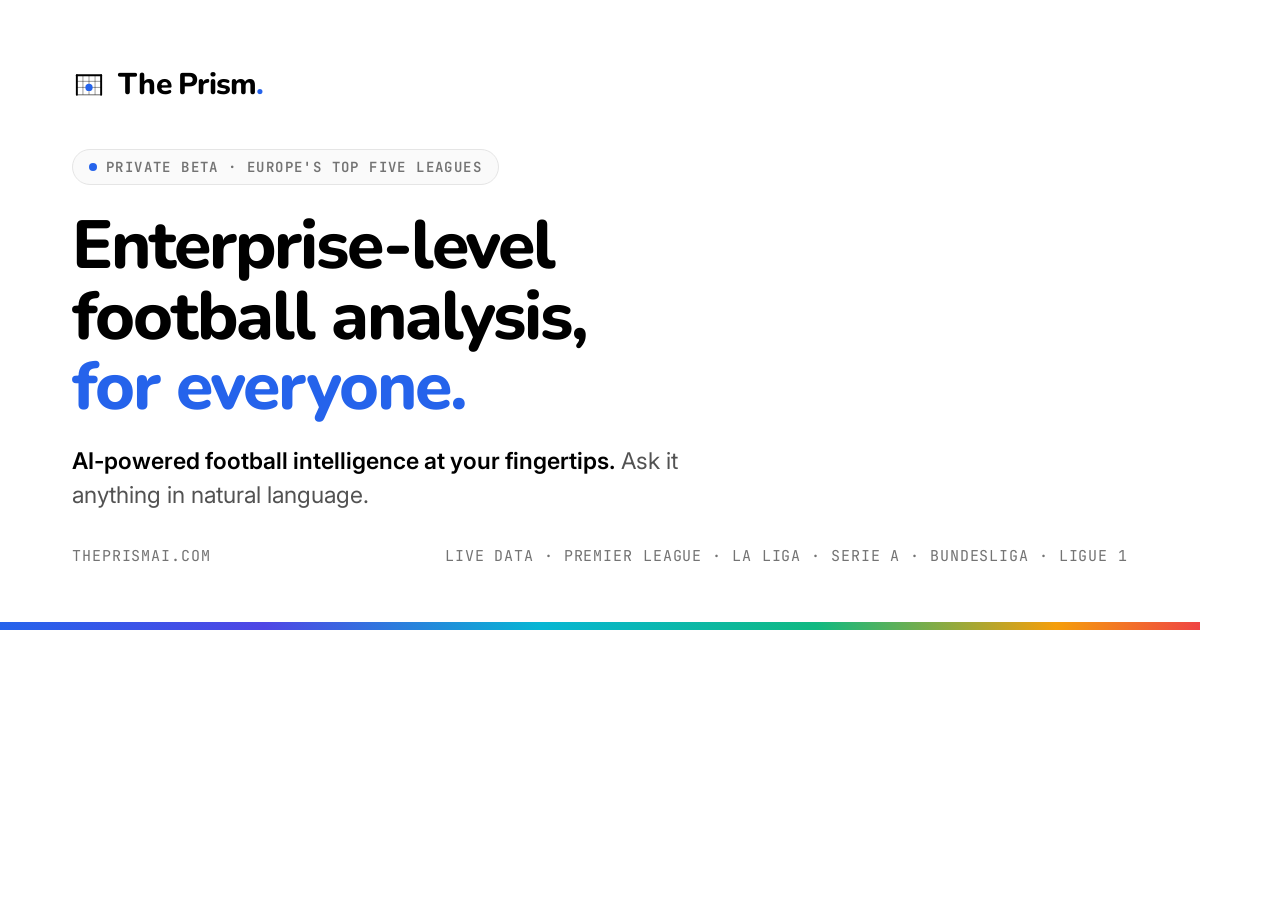
==== og-card.html @ 0f49e88d "Give the link a share card A link to the site posted in WhatsApp, iMessage, Slack or X had no previe" ====
<!DOCTYPE html>
<html lang="en"><head><meta charset="UTF-8">
<link rel="preconnect" href="https://fonts.googleapis.com"><link rel="preconnect" href="https://fonts.gstatic.com" crossorigin>
<link href="https://fonts.googleapis.com/css2?family=Nunito:wght@700;800&family=Inter:wght@400;500;600&family=JetBrains+Mono:wght@600&display=swap" rel="stylesheet">
<style>
  *{margin:0;padding:0;box-sizing:border-box}
  :root{--accent:#2563EB;--text:#000;--dim:#525252;--muted:#737373;--border:#e5e5e5;
        --spectrum:linear-gradient(90deg,#2563EB 0%,#4f46e5 22%,#06b6d4 45%,#10b981 68%,#f59e0b 88%,#ef4444 100%)}
  body{width:1200px;height:630px;background:#fff;font-family:'Inter',sans-serif;color:var(--text);
       padding:64px 72px;display:flex;flex-direction:column;position:relative;overflow:hidden}
  .brand{display:flex;align-items:center;gap:12px}
  .brand-name{font-family:'Nunito',sans-serif;font-weight:800;font-size:30px;letter-spacing:-.025em}
  .brand-dot{color:var(--accent)}
  .eyebrow{display:inline-flex;align-items:center;gap:9px;margin-top:44px;align-self:flex-start;
           font-family:'JetBrains Mono',monospace;font-size:14px;font-weight:600;letter-spacing:.1em;
           text-transform:uppercase;color:var(--muted);border:1px solid var(--border);border-radius:9999px;
           padding:8px 16px;background:#fafafa}
  .eyebrow i{width:8px;height:8px;border-radius:50%;background:var(--accent);display:block}
  h1{font-family:'Nunito',sans-serif;font-weight:800;font-size:68px;line-height:1.04;letter-spacing:-.03em;
     margin-top:26px;max-width:15ch}
  h1 span{color:var(--accent)}
  p{font-size:23px;color:var(--dim);margin-top:22px;max-width:44ch;line-height:1.45}
  p b{color:var(--text);font-weight:600}
  .foot{margin-top:auto;display:flex;align-items:center;justify-content:space-between;
        font-family:'JetBrains Mono',monospace;font-size:15px;letter-spacing:.06em;color:var(--muted);text-transform:uppercase}
  .rule{position:absolute;left:0;right:0;bottom:0;height:8px;background:var(--spectrum)}
</style></head>
<body>
  <div class="brand">
    <svg width="34" height="34" viewBox="0 0 28 28">
      <line x1="4" y1="6" x2="4" y2="22" stroke="#000" stroke-width="1.6" stroke-linecap="round"/>
      <line x1="24" y1="6" x2="24" y2="22" stroke="#000" stroke-width="1.6" stroke-linecap="round"/>
      <line x1="4" y1="6" x2="24" y2="6" stroke="#000" stroke-width="1.6" stroke-linecap="round"/>
      <line x1="4" y1="22" x2="24" y2="22" stroke="#000" stroke-width="1.2" opacity=".4"/>
      <line x1="9" y1="6" x2="9" y2="22" stroke="#000" stroke-width=".8" opacity=".4"/>
      <line x1="14" y1="6" x2="14" y2="22" stroke="#000" stroke-width=".8" opacity=".4"/>
      <line x1="19" y1="6" x2="19" y2="22" stroke="#000" stroke-width=".8" opacity=".4"/>
      <line x1="4" y1="11" x2="24" y2="11" stroke="#000" stroke-width=".8" opacity=".4"/>
      <line x1="4" y1="16" x2="24" y2="16" stroke="#000" stroke-width=".8" opacity=".4"/>
      <circle cx="14" cy="16" r="3" fill="#2563EB"/>
    </svg>
    <span class="brand-name">The Prism<span class="brand-dot">.</span></span>
  </div>
  <span class="eyebrow"><i></i> Private beta · Europe's top five leagues</span>
  <h1>Enterprise-level football analysis, <span>for everyone.</span></h1>
  <p><b>AI-powered football intelligence at your fingertips.</b> Ask it anything in natural language.</p>
  <div class="foot"><span>theprismai.com</span><span>Live data · Premier League · La Liga · Serie A · Bundesliga · Ligue 1</span></div>
  <div class="rule"></div>
</body></html>
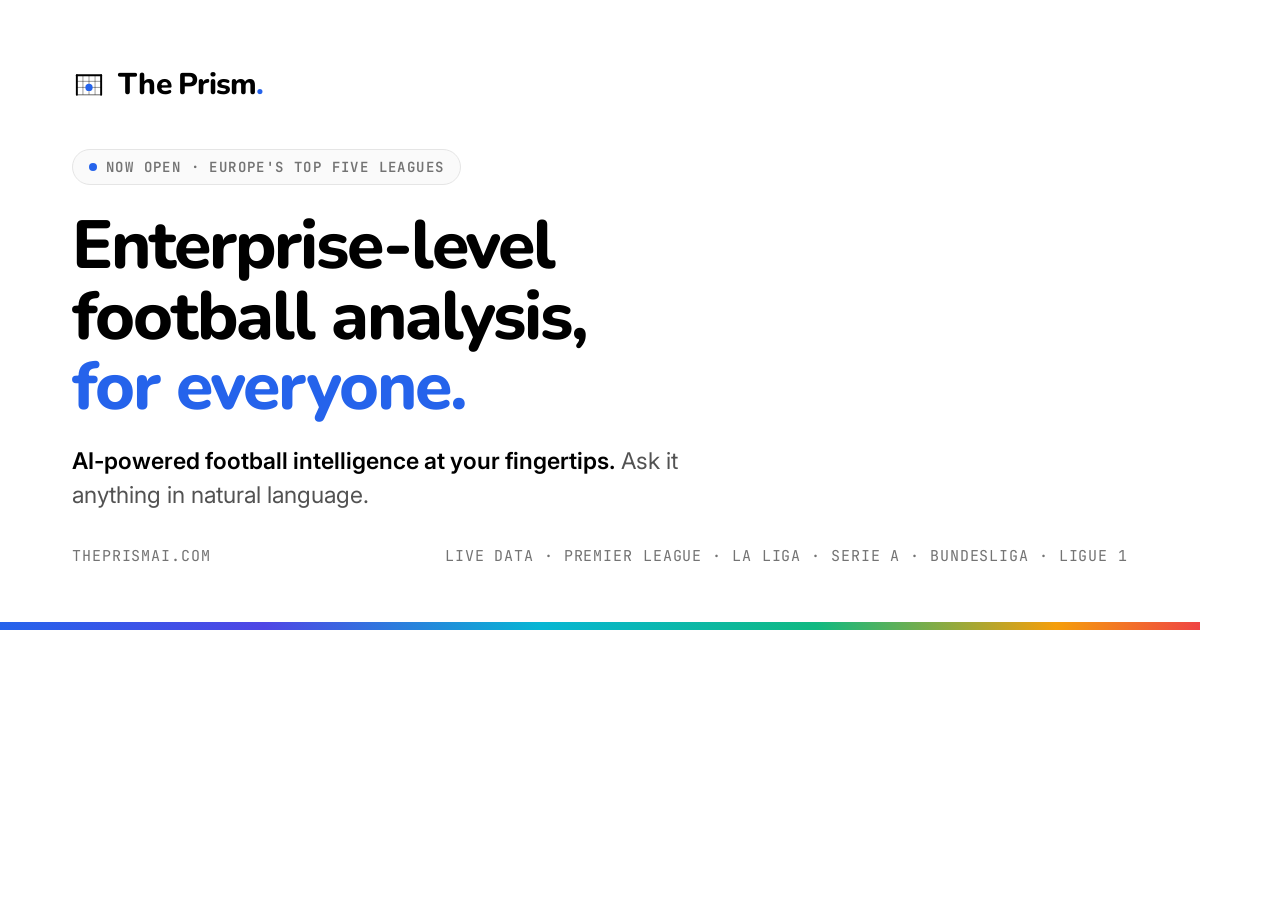
==== commit bc6d8548: "Share card: Now open, not Private beta The card a link to the site unfurls into (WhatsApp, iMessage," ====
--- a/og-card.html
+++ b/og-card.html
@@ -41,7 +41,7 @@
     </svg>
     <span class="brand-name">The Prism<span class="brand-dot">.</span></span>
   </div>
-  <span class="eyebrow"><i></i> Private beta · Europe's top five leagues</span>
+  <span class="eyebrow"><i></i> Now open · Europe's top five leagues</span>
   <h1>Enterprise-level football analysis, <span>for everyone.</span></h1>
   <p><b>AI-powered football intelligence at your fingertips.</b> Ask it anything in natural language.</p>
   <div class="foot"><span>theprismai.com</span><span>Live data · Premier League · La Liga · Serie A · Bundesliga · Ligue 1</span></div>
